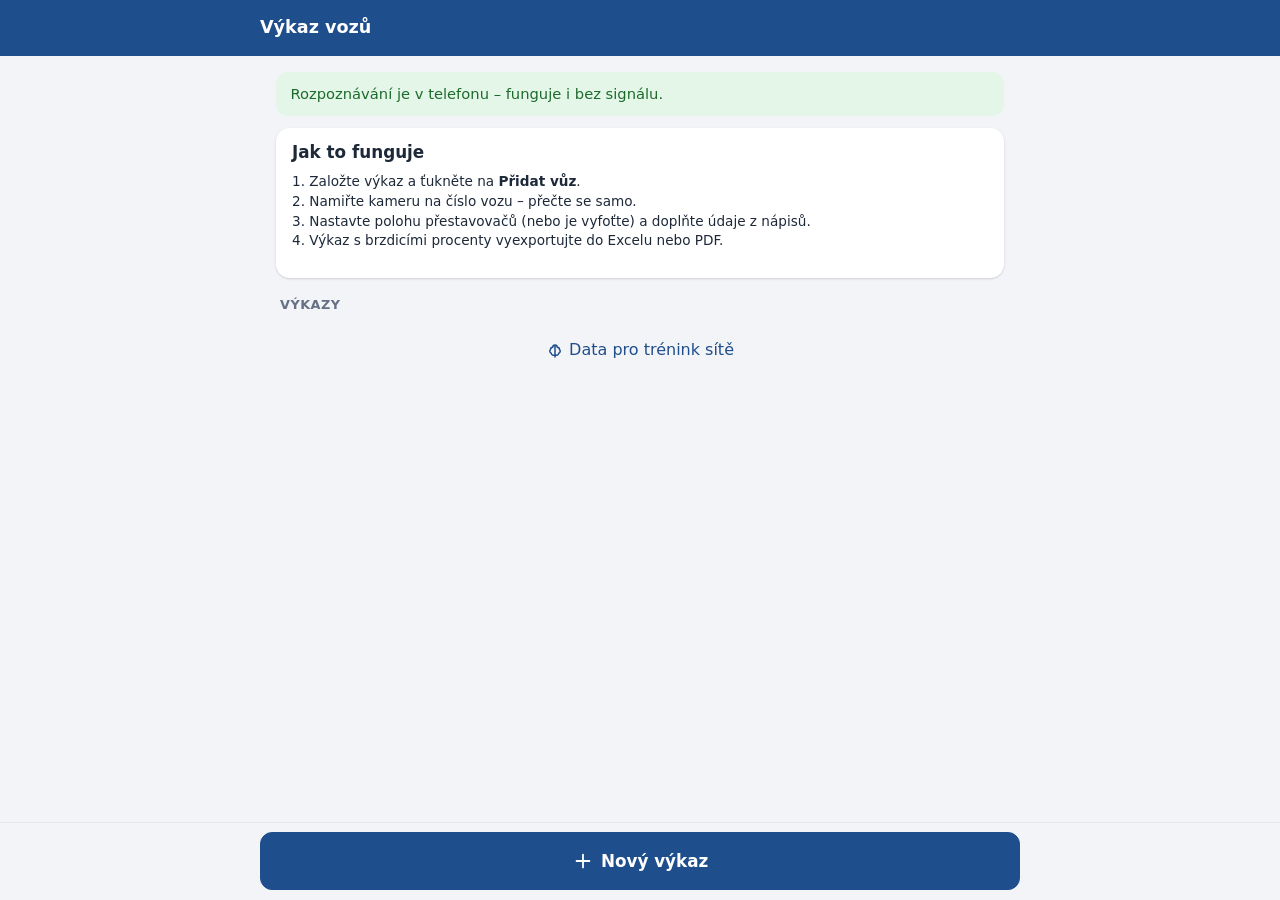
==== index.html @ 2346eed6 "Výkaz vozů: snímání čísel vozů a přestavovačů, výkaz vozidel podle formuláře PWA pro vozmistry: čísl" ====
<!doctype html>
<html lang="cs">
<head>
  <meta charset="utf-8" />
  <meta name="viewport" content="width=device-width, initial-scale=1, viewport-fit=cover" />
  <title>Výkaz vozů</title>
  <meta name="description" content="Snímání čísel vozů a přestavovačů brzdy, výkaz vozidel" />
  <meta name="theme-color" content="#1f4e8c" />
  <link rel="manifest" href="manifest.webmanifest" />
  <link rel="icon" href="icons/icon.svg" type="image/svg+xml" />
  <link rel="apple-touch-icon" href="icons/icon-192.png" />
  <link rel="stylesheet" href="css/app.css" />
  <link rel="modulepreload" href="js/app.js" />
  <link rel="modulepreload" href="js/model.js" />
  <link rel="modulepreload" href="js/db.js" />
  <link rel="modulepreload" href="js/ui.js" />
  <link rel="modulepreload" href="js/ocr.js" />
  <link rel="modulepreload" href="js/ort.js" />
  <link rel="modulepreload" href="js/brake.js" />
  <link rel="modulepreload" href="js/xlsx.js" />
  <link rel="modulepreload" href="js/views/home.js" />
  <link rel="modulepreload" href="js/views/report.js" />
  <link rel="modulepreload" href="js/views/entry.js" />
  <link rel="modulepreload" href="js/views/scanner.js" />
  <link rel="modulepreload" href="js/views/output.js" />
  <link rel="modulepreload" href="js/views/data.js" />
  <link rel="modulepreload" href="vendor/preact-htm.js" />
  <link rel="modulepreload" href="vendor/ort/ort.wasm.min.mjs" />
  <script type="module" src="js/app.js"></script>
</head>
<body>
  <div id="app"></div>
  <noscript>Aplikace potřebuje zapnutý JavaScript.</noscript>
</body>
</html>
---- css/app.css ----
/* Výkaz vozů – vzhled. Mobil na prvním místě (ovládání palcem, i v rukavicích), barvy jako Závady vozů. */

:root {
  color-scheme: light;
  --bg: #f2f4f7;
  --surface: #ffffff;
  --text: #1d2939;
  --muted: #667085;
  --border: #e4e7ec;
  --primary: #1f4e8c;
  --primary-dark: #173b6a;
  --primary-soft: #e8eff8;
  --ok: #2f9e44;       --ok-bg: #e3f6e7;      --ok-ink: #1d6b2c;
  --warn: #f0700a;     --warn-bg: #ffecdc;    --warn-ink: #8a3c00;
  --red: #e03131;      --red-bg: #ffe5e5;     --red-ink: #a01616;
  --radius: 14px;
  --shadow: 0 1px 2px rgba(16, 24, 40, .06), 0 1px 3px rgba(16, 24, 40, .1);
  --page-w: 760px;
  font-family: system-ui, -apple-system, "Segoe UI", Roboto, sans-serif;
  font-size: 16px;
  line-height: 1.45;
  color: var(--text);
  -webkit-text-size-adjust: 100%;
}

* { box-sizing: border-box; }
[hidden] { display: none !important; }
html, body { margin: 0; background: var(--bg); }
body { min-height: 100dvh; overflow-x: hidden; }
a { color: var(--primary); text-decoration: none; }
h1, h2, h3 { margin: 0; line-height: 1.25; }
h2 { font-size: 1.05rem; }
p { margin: .4rem 0 .8rem; }
button, input, select, textarea { font: inherit; color: inherit; }
.icon { flex: none; vertical-align: middle; }
.muted { color: var(--muted); }
.small { font-size: .85rem; }
.spacer { flex: 1; }
.hint { color: var(--muted); font-size: .85rem; margin-top: .35rem; }
.row { display: flex; gap: .5rem; flex-wrap: wrap; align-items: center; }
.err { color: var(--red-ink); }
.okc { color: var(--ok-ink); }

/* ───── Rozvržení ───── */

.topbar {
  position: sticky; top: 0; z-index: 10;
  display: flex; align-items: center; gap: .5rem;
  min-height: 56px;
  padding: max(.4rem, env(safe-area-inset-top)) max(16px, calc((100% - var(--page-w)) / 2)) .4rem;
  background: var(--primary); color: #fff;
}
.topbar h1 { font-size: 1.1rem; flex: 1; min-width: 0; overflow: hidden; text-overflow: ellipsis; white-space: nowrap; }
.topbar .iconbtn { color: #fff; }
main {
  max-width: var(--page-w); margin: 0 auto;
  padding: 16px 16px calc(96px + env(safe-area-inset-bottom));
}
.bottombar {
  position: fixed; left: 0; right: 0; bottom: 0; z-index: 10;
  display: flex; gap: .5rem;
  padding: .6rem max(16px, calc((100% - var(--page-w)) / 2)) max(.6rem, env(safe-area-inset-bottom));
  background: rgba(242, 244, 247, .94); backdrop-filter: blur(6px);
  border-top: 1px solid var(--border);
}
.bottombar .btn { flex: 1; }

.card {
  background: var(--surface); border-radius: var(--radius); box-shadow: var(--shadow);
  padding: 14px 16px; margin-bottom: 12px;
}
.card h2 { margin-bottom: .6rem; }
.section-title { margin: 18px 4px 8px; font-size: .8rem; font-weight: 600; letter-spacing: .04em; text-transform: uppercase; color: var(--muted); }

/* ───── Tlačítka a pole ───── */

.btn {
  display: inline-flex; align-items: center; justify-content: center; gap: .45rem;
  min-height: 48px; padding: .55rem 1rem; border-radius: 12px;
  border: 1px solid var(--border); background: var(--surface); color: var(--text);
  font-weight: 600; cursor: pointer; text-align: center;
}
.btn:disabled { opacity: .5; cursor: default; }
.btn.primary { background: var(--primary); border-color: var(--primary); color: #fff; }
.btn.primary:active { background: var(--primary-dark); }
.btn.ok { background: var(--ok); border-color: var(--ok); color: #fff; }
.btn.danger { color: var(--red-ink); }
.btn.big { min-height: 58px; font-size: 1.05rem; }
.btn.small { min-height: 38px; padding: .3rem .7rem; font-size: .9rem; }
.btn.block { width: 100%; }
.iconbtn {
  display: inline-flex; align-items: center; justify-content: center;
  width: 44px; height: 44px; border: 0; border-radius: 50%; background: transparent; cursor: pointer; color: inherit;
}
.iconbtn:active { background: rgba(0, 0, 0, .08); }
.linkbtn { border: 0; background: none; color: var(--primary); padding: .3rem 0; cursor: pointer; font-weight: 600; }

label.field { display: block; margin-bottom: .75rem; }
label.field > span { display: block; font-size: .85rem; color: var(--muted); margin-bottom: .2rem; }
input.input, textarea.input, select.input {
  width: 100%; min-height: 46px; padding: .55rem .75rem;
  border: 1px solid #d0d5dd; border-radius: 10px; background: #fff;
}
input.input:focus, textarea.input:focus { outline: 2px solid var(--primary); outline-offset: 0; border-color: var(--primary); }
.input-unit { position: relative; }
.input-unit input { padding-right: 2.2rem; }
.input-unit em { position: absolute; right: .75rem; top: 50%; transform: translateY(-50%); font-style: normal; color: var(--muted); }
.grid2 { display: grid; grid-template-columns: 1fr 1fr; gap: 0 .75rem; align-items: end; }
.field-title { font-size: .85rem; color: var(--muted); margin: .4rem 0 .3rem; }
label.check { display: flex; align-items: center; gap: .6rem; min-height: 44px; margin: .3rem 0; cursor: pointer; }
label.check input { width: 22px; height: 22px; flex: none; accent-color: var(--primary); }

/* přepínač s velkými tlačítky (poloha přestavovače) */
.seg { display: flex; gap: .4rem; }
.seg button {
  flex: 1; min-height: 52px; border-radius: 12px; border: 2px solid var(--border); background: #fff;
  font-weight: 700; font-size: 1.05rem; cursor: pointer;
}
.seg button.on { border-color: var(--primary); background: var(--primary); color: #fff; }
.seg button.on.bad { border-color: var(--red); background: var(--red); }

/* ───── Seznamy ───── */

.list { list-style: none; margin: 0; padding: 0; }
.item {
  display: flex; align-items: center; gap: .75rem;
  background: var(--surface); border-radius: var(--radius); box-shadow: var(--shadow);
  padding: 12px 14px; margin-bottom: 8px; cursor: pointer; width: 100%; border: 0; text-align: left;
}
.item .pos {
  flex: none; width: 34px; height: 34px; border-radius: 50%; display: grid; place-items: center;
  background: var(--primary-soft); color: var(--primary); font-weight: 700; font-size: .9rem;
}
.item .main { flex: 1; min-width: 0; }
.item .title { font-weight: 600; }
.item .sub { color: var(--muted); font-size: .85rem; margin-top: .1rem; }
.number { font-variant-numeric: tabular-nums; letter-spacing: .02em; white-space: nowrap; }
.number b { font-size: 1.08em; }
.chips { display: flex; flex-wrap: wrap; gap: .3rem; margin-top: .35rem; }
.chip {
  display: inline-flex; align-items: center; gap: .25rem;
  padding: .1rem .5rem; border-radius: 999px; font-size: .8rem; font-weight: 600;
  background: var(--primary-soft); color: var(--primary-dark); border: 0;
}
.chip.bad { background: var(--red-bg); color: var(--red-ink); }
.chip.warn { background: var(--warn-bg); color: var(--warn-ink); }
.chip.ok { background: var(--ok-bg); color: var(--ok-ink); }
button.chip { cursor: pointer; font-size: .95rem; padding: .35rem .7rem; }

.notice { border-radius: 12px; padding: .7rem .9rem; margin-bottom: 12px; font-size: .92rem; }
.notice.info { background: var(--primary-soft); color: var(--primary-dark); }
.notice.warn { background: var(--warn-bg); color: var(--warn-ink); }
.notice.ok { background: var(--ok-bg); color: var(--ok-ink); }
.notice.bad { background: var(--red-bg); color: var(--red-ink); }

.stats { display: grid; grid-template-columns: repeat(3, 1fr); gap: .5rem; }
.stat { background: var(--bg); border-radius: 10px; padding: .45rem .6rem; }
.stat b { display: block; font-size: 1.15rem; }
.stat span { font-size: .75rem; color: var(--muted); }
.stat.lambda { background: var(--primary); color: #fff; }
.stat.lambda span { color: rgba(255, 255, 255, .8); }

.thumbs { display: flex; gap: .4rem; flex-wrap: wrap; margin-top: .5rem; }
.thumbs img { width: 64px; height: 64px; object-fit: cover; border-radius: 8px; }

/* ───── Skener ───── */

.scanner { position: fixed; inset: 0; z-index: 50; background: #000; color: #fff; display: flex; flex-direction: column; }
.scanner .view { position: relative; flex: 1; overflow: hidden; }
.scanner video { position: absolute; inset: 0; width: 100%; height: 100%; object-fit: cover; }
.scanner .guide {
  position: absolute; left: 7%; right: 7%; top: 30%; height: 26%;
  border: 3px solid rgba(255, 255, 255, .9); border-radius: 14px;
  box-shadow: 0 0 0 100vmax rgba(0, 0, 0, .45);
}
.scanner .guide.hit { border-color: #51cf66; }
.scanner .top {
  position: absolute; top: 0; left: 0; right: 0; display: flex; align-items: center; gap: .5rem;
  padding: max(.5rem, env(safe-area-inset-top)) .75rem .5rem;
}
.scanner .top .iconbtn { color: #fff; background: rgba(0, 0, 0, .35); }
.scanner .tip { position: absolute; left: 0; right: 0; top: calc(30% - 2.6rem); text-align: center; font-size: .95rem; text-shadow: 0 1px 3px #000; }
.scanner .reading {
  position: absolute; left: 0; right: 0; top: calc(56% + .8rem); text-align: center;
  font-size: 1.3rem; font-weight: 700; letter-spacing: .05em; text-shadow: 0 1px 3px #000; font-variant-numeric: tabular-nums;
}
.scanner .panel {
  background: #fff; color: var(--text); border-radius: 18px 18px 0 0;
  padding: 16px 16px max(16px, env(safe-area-inset-bottom));
}
.scanner .found { font-size: 1.6rem; font-weight: 800; text-align: center; margin: .2rem 0 .3rem; font-variant-numeric: tabular-nums; }
.scanner .msg { padding: 2rem 1.2rem; text-align: center; }

/* ───── Výkaz vozidel (podle formuláře, stránky po 20 vozech) ───── */

main.output { max-width: none; }
.output > .card { max-width: var(--page-w); margin-left: auto; margin-right: auto; }
.sheet-scroll { overflow-x: auto; margin-bottom: 14px; -webkit-overflow-scrolling: touch; }
.sheet {
  min-width: 1060px; background: #fff; color: #000; padding: 12px 14px; border-radius: 6px; box-shadow: var(--shadow);
  font-size: 11px; font-variant-numeric: tabular-nums;
}
.sheet-head { display: flex; align-items: stretch; gap: 6px; margin-bottom: 6px; }
.sheet-title { flex: 1.6; display: flex; flex-direction: column; justify-content: center; }
.sheet-title b { font-size: 15px; }
.hbox { flex: 1; border: 1.5px solid #000; padding: 2px 6px; display: flex; flex-direction: column; min-height: 38px; }
.hbox.wide { flex: 1.6; }
.hbox small, .foot small { font-size: 9px; color: #333; display: block; }
.hbox b { font-size: 13px; }
table.form { border-collapse: collapse; width: 100%; table-layout: auto; }
table.form th, table.form td { border: 1px solid #000; padding: 2px 3px; text-align: center; white-space: nowrap; }
table.form th { font-weight: 500; font-size: 9.5px; white-space: normal; line-height: 1.15; background: #f3f4f6; vertical-align: middle; }
table.form th.dest, table.form th.note { min-width: 110px; }
table.form td { height: 22px; }
table.form td.l { text-align: left; }
table.form td.r { text-align: right; border: 0; font-weight: 600; }
table.form td.num46 { letter-spacing: .04em; }
table.form td.blank { border: 0; }
table.form tr.off td { color: #b00; }
table.form tbody tr.pad { display: none; }
table.form tfoot td { font-weight: 700; height: 22px; }
.sheet-foot { display: flex; align-items: flex-end; gap: 10px; margin-top: 8px; }
table.foot { border-collapse: collapse; flex: 1; }
table.foot td { border: 1.5px solid #000; padding: 2px 6px; height: 34px; width: 22%; vertical-align: top; font-weight: 600; }
table.foot td:last-child { width: 34%; }
table.foot td.blank { border: 0; }
.sheet-meta { display: flex; flex-direction: column; gap: 10px; align-items: flex-end; white-space: nowrap; }

.toast {
  position: fixed; left: 50%; bottom: calc(90px + env(safe-area-inset-bottom)); transform: translateX(-50%); z-index: 60;
  background: #1d2939; color: #fff; padding: .6rem 1rem; border-radius: 10px; font-size: .92rem; max-width: 90vw;
}

@page { size: A4 landscape; margin: 7mm; }
@media print {
  .topbar, .bottombar, .no-print, .toast { display: none !important; }
  body, html { background: #fff; }
  main, main.output { padding: 0; max-width: none; }
  .sheet-scroll { overflow: visible; margin: 0; }
  .sheet { min-width: 0; box-shadow: none; padding: 0; border-radius: 0; font-size: 8pt; page-break-after: always; break-after: page; }
  .sheet-scroll:last-of-type .sheet { page-break-after: auto; break-after: auto; }
  table.form tbody tr.pad { display: table-row; }
  table.form th { font-size: 7pt; background: none; }
  table.form td { height: 6.1mm; padding-top: 0; padding-bottom: 0; }
}
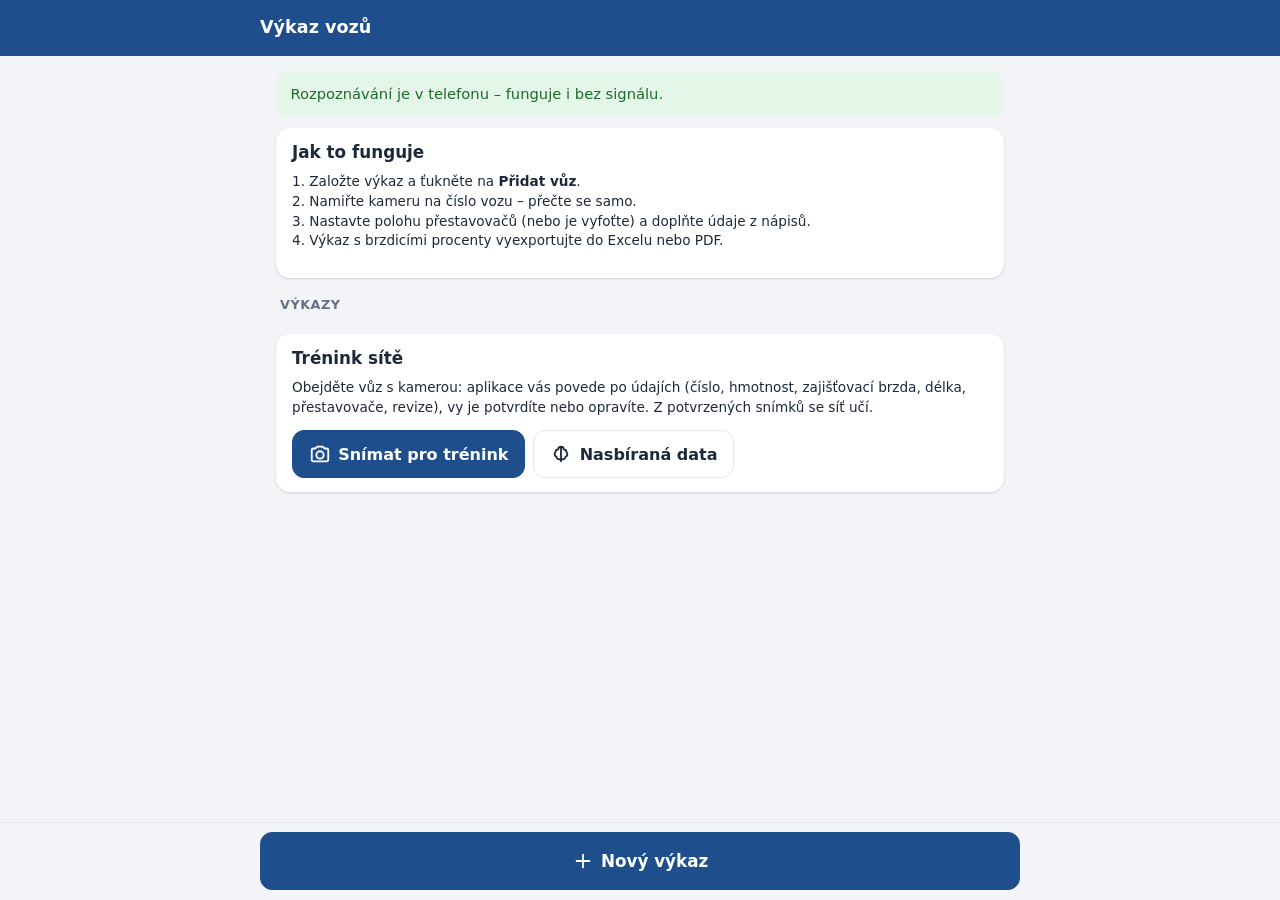
==== commit ca12dbd1: "Trénink: vedené snímání údajů vozu kamerou Režim #/trenink provede vozmistra obchůzkou vozu v pevném" ====
--- a/index.html
+++ b/index.html
@@ -18,12 +18,14 @@
   <link rel="modulepreload" href="js/ort.js" />
   <link rel="modulepreload" href="js/brake.js" />
   <link rel="modulepreload" href="js/xlsx.js" />
+  <link rel="modulepreload" href="js/fields.js" />
   <link rel="modulepreload" href="js/views/home.js" />
   <link rel="modulepreload" href="js/views/report.js" />
   <link rel="modulepreload" href="js/views/entry.js" />
   <link rel="modulepreload" href="js/views/scanner.js" />
   <link rel="modulepreload" href="js/views/output.js" />
   <link rel="modulepreload" href="js/views/data.js" />
+  <link rel="modulepreload" href="js/views/trainer.js" />
   <link rel="modulepreload" href="vendor/preact-htm.js" />
   <link rel="modulepreload" href="vendor/ort/ort.wasm.min.mjs" />
   <script type="module" src="js/app.js"></script>
--- a/css/app.css
+++ b/css/app.css
@@ -190,6 +190,37 @@
 }
 .scanner .found { font-size: 1.6rem; font-weight: 800; text-align: center; margin: .2rem 0 .3rem; font-variant-numeric: tabular-nums; }
 .scanner .msg { padding: 2rem 1.2rem; text-align: center; }
+
+/* ───── Trénink (vedené snímání údajů) ───── */
+
+.trainer .still { position: absolute; inset: 0; width: 100%; height: 100%; object-fit: contain; background: #000; }
+.boxes { position: absolute; inset: 0; pointer-events: none; }
+.box {
+  position: absolute; pointer-events: auto; padding: 0; cursor: pointer;
+  border: 2px solid rgba(255, 255, 255, .75); border-radius: 4px; background: rgba(255, 255, 255, .06);
+}
+.box.hit { border-color: #51cf66; border-width: 3px; background: rgba(81, 207, 102, .18); }
+.box.tap { border-color: #ffd43b; border-width: 3px; background: rgba(255, 212, 59, .2); }
+.steps { display: flex; gap: 3px; flex: 1; justify-content: center; }
+.stepchip {
+  width: 26px; height: 26px; flex: none; border-radius: 50%; border: 0; padding: 0; font-weight: 700; font-size: .8rem; cursor: pointer;
+  background: rgba(0, 0, 0, .45); color: #fff;
+}
+.stepchip.ok { background: #2f9e44; }
+.stepchip.on { background: #fff; color: var(--primary); }
+.savedcount { font-size: .85rem; font-weight: 700; background: rgba(0, 0, 0, .45); padding: .2rem .5rem; border-radius: 999px; }
+.ask {
+  position: absolute; left: 0; right: 0; bottom: 0; padding: 1.6rem 1rem .6rem; pointer-events: none;
+  background: linear-gradient(transparent, rgba(0, 0, 0, .75));
+}
+.ask-n { font-size: .8rem; opacity: .8; }
+.ask-title { font-size: 1.45rem; font-weight: 800; line-height: 1.2; }
+.ask-hint { font-size: .9rem; opacity: .9; }
+.resume { position: absolute; right: 12px; top: calc(max(.5rem, env(safe-area-inset-top)) + 52px); }
+.input.bigvalue { font-size: 1.35rem; font-weight: 700; font-variant-numeric: tabular-nums; }
+.summary { list-style: none; margin: 0; padding: 0; font-size: .92rem; }
+.summary li { display: flex; justify-content: space-between; gap: 1rem; padding: .25rem 0; border-bottom: 1px solid var(--border); }
+.summary span { color: var(--muted); }
 
 /* ───── Výkaz vozidel (podle formuláře, stránky po 20 vozech) ───── */
 
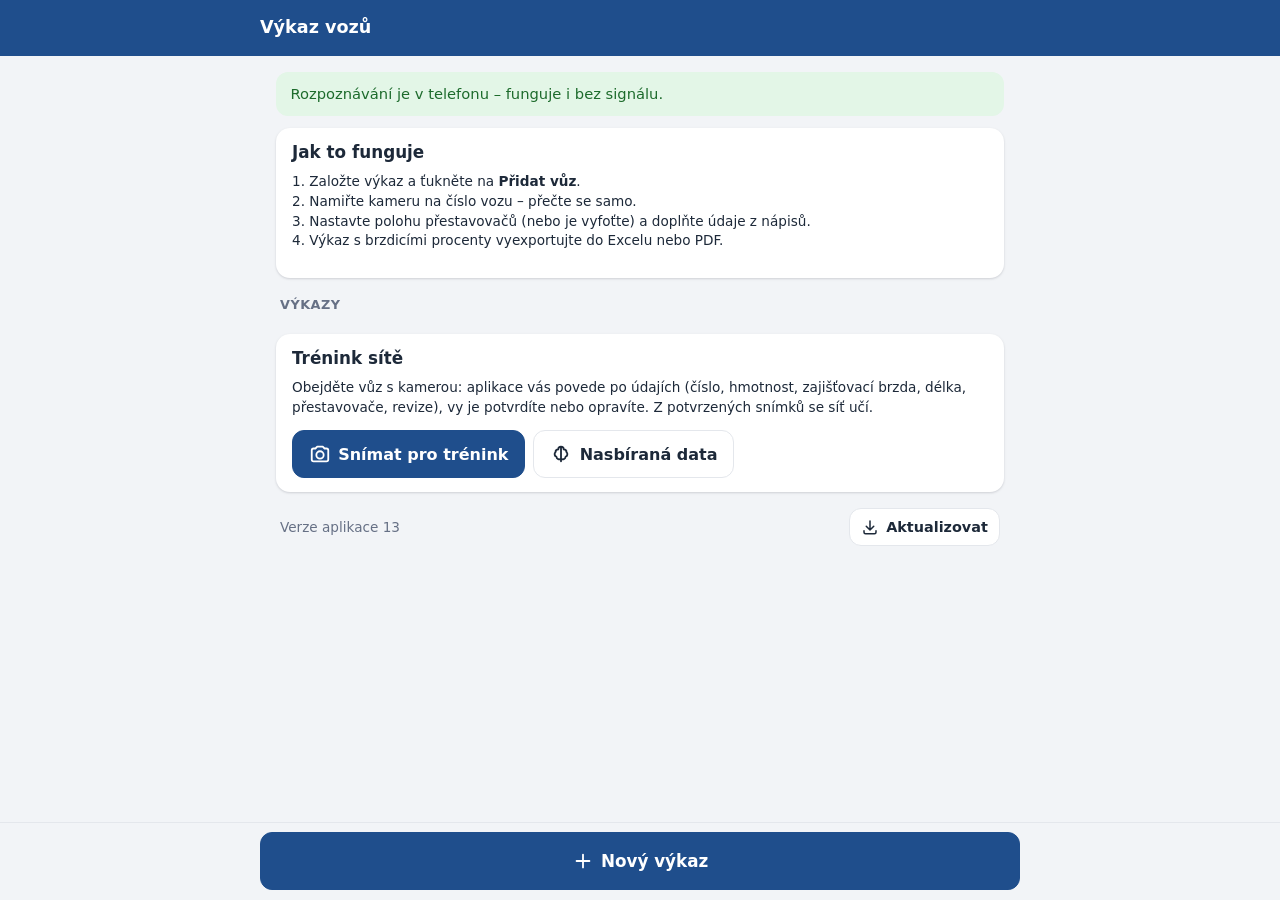
==== commit ea12e8eb: "Aktualizace aplikace stejně jako v Závadách vozů Nová verze se při spuštění a po návratu do aplikace" ====
--- a/index.html
+++ b/index.html
@@ -9,26 +9,31 @@
   <link rel="manifest" href="manifest.webmanifest" />
   <link rel="icon" href="icons/icon.svg" type="image/svg+xml" />
   <link rel="apple-touch-icon" href="icons/icon-192.png" />
-  <link rel="stylesheet" href="css/app.css" />
-  <link rel="modulepreload" href="js/app.js" />
-  <link rel="modulepreload" href="js/model.js" />
-  <link rel="modulepreload" href="js/db.js" />
-  <link rel="modulepreload" href="js/ui.js" />
-  <link rel="modulepreload" href="js/ocr.js" />
-  <link rel="modulepreload" href="js/ort.js" />
-  <link rel="modulepreload" href="js/brake.js" />
-  <link rel="modulepreload" href="js/xlsx.js" />
-  <link rel="modulepreload" href="js/fields.js" />
-  <link rel="modulepreload" href="js/views/home.js" />
-  <link rel="modulepreload" href="js/views/report.js" />
-  <link rel="modulepreload" href="js/views/entry.js" />
-  <link rel="modulepreload" href="js/views/scanner.js" />
-  <link rel="modulepreload" href="js/views/output.js" />
-  <link rel="modulepreload" href="js/views/data.js" />
-  <link rel="modulepreload" href="js/views/trainer.js" />
-  <link rel="modulepreload" href="vendor/preact-htm.js" />
-  <link rel="modulepreload" href="vendor/ort/ort.wasm.min.mjs" />
-  <script type="module" src="js/app.js"></script>
+  <!-- Stejně jako Závady vozů: soubory aplikace se načítají s razítkem v adrese (?r=…), které se změní při
+       znovunačtení po aktualizaci (reloadApp v js/ui.js). iPhone by jinak po „Aktualizovat“ spustil znovu staré
+       skripty ze své paměti, dokud se aplikace úplně nezavře. Moduly mezi sebou dostanou razítko přes import map.
+       Všechny části aplikace se stáhnou najednou (modulepreload), jinak by se načítaly postupně jedna po druhé. -->
+  <script>
+    (() => {
+      let r = '';
+      try {
+        r = localStorage.getItem('app-reload') || String(Date.now());
+        localStorage.setItem('app-reload', r);
+      } catch {}
+      const q = r ? `?r=${r}` : '';
+      const mq = HTMLScriptElement.supports?.('importmap') ? q : ''; // starší Safari: moduly bez razítka
+      const modules = ['js/app.js', 'js/version.js', 'js/model.js', 'js/db.js', 'js/ui.js', 'js/ocr.js', 'js/ort.js',
+        'js/brake.js', 'js/xlsx.js', 'js/fields.js', 'js/light.js', 'js/series.js', 'js/frame.js',
+        'js/views/home.js', 'js/views/report.js', 'js/views/entry.js', 'js/views/scanner.js',
+        'js/views/output.js', 'js/views/data.js', 'js/views/trainer.js', 'vendor/preact-htm.js'];
+      const imports = Object.fromEntries(modules.map((m) => [`./${m}`, `./${m}${mq}`]));
+      document.write(`<link rel="stylesheet" href="css/app.css${q}">`
+        + `<script type="importmap">${JSON.stringify({ imports })}<\/script>`
+        + modules.map((m) => `<link rel="modulepreload" href="${m}${mq}">`).join('')
+        + '<link rel="modulepreload" href="vendor/ort/ort.wasm.min.mjs">'
+        + `<script type="module">import './js/app.js';<\/script>`);
+    })();
+  </script>
 </head>
 <body>
   <div id="app"></div>
